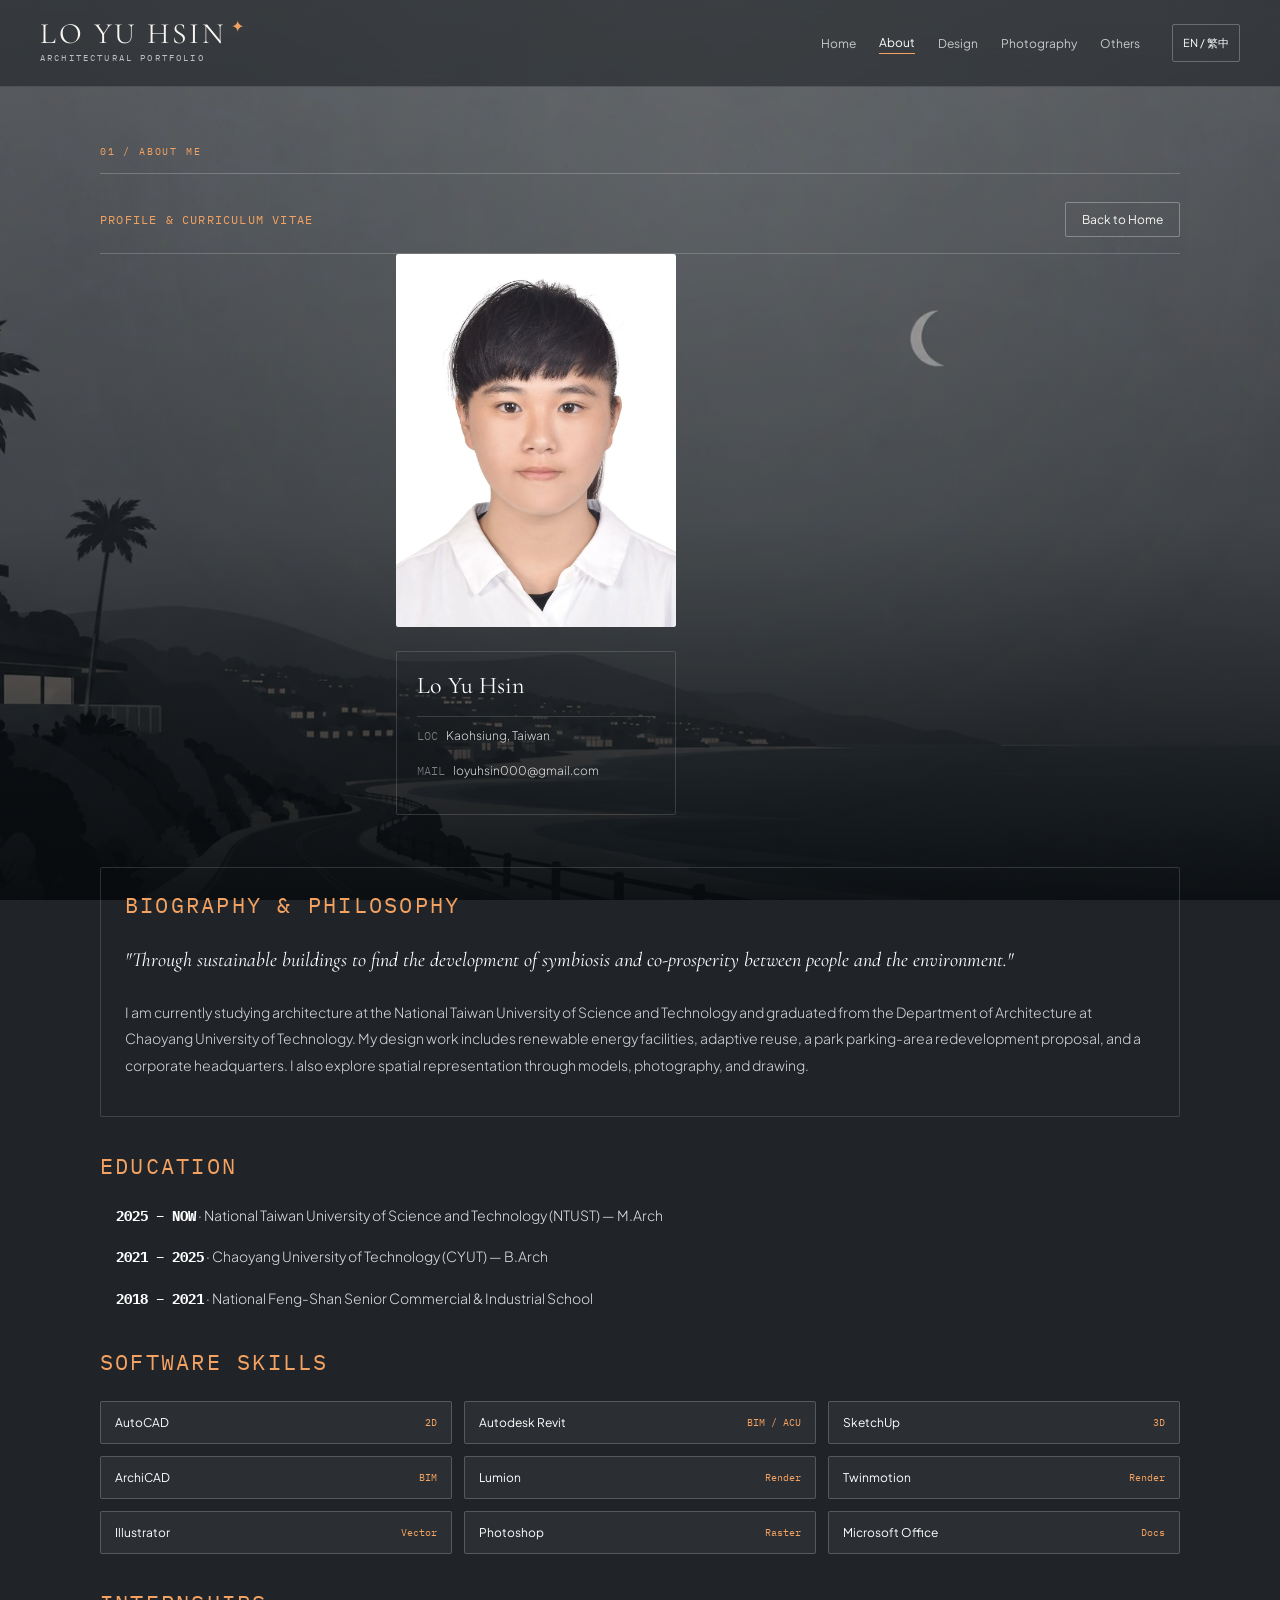
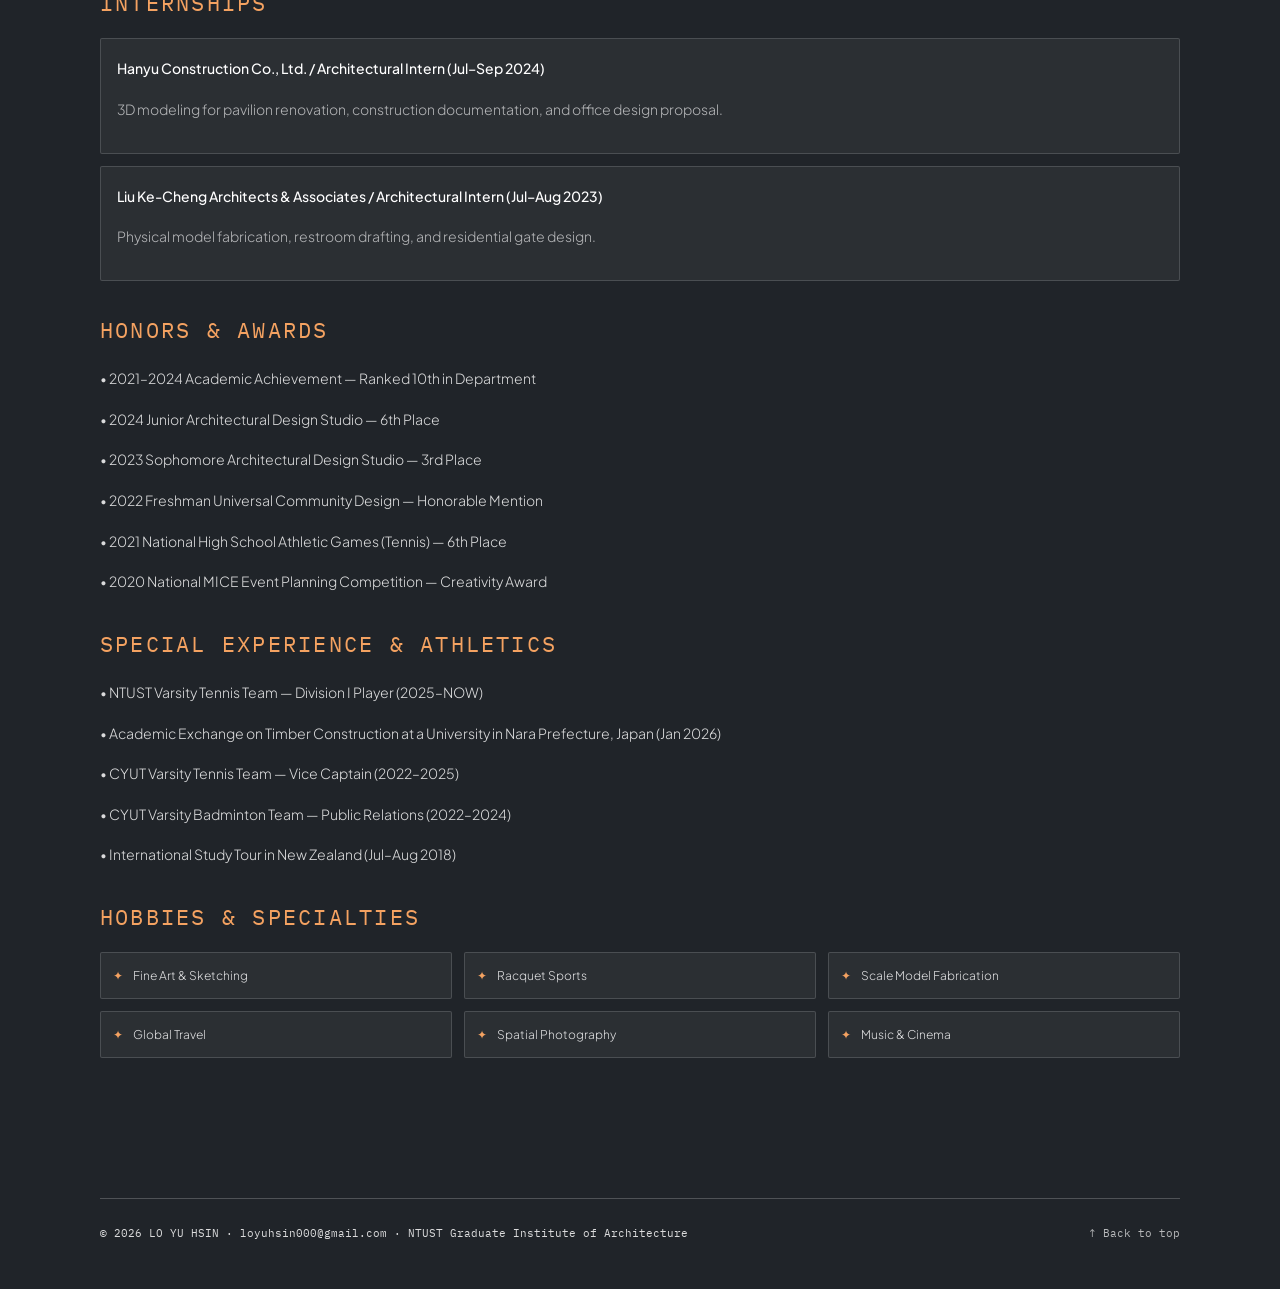
==== about.html @ 35180e69 "refactor: build nine-page portfolio with vanilla CSS" ====
<!DOCTYPE html>

<html lang="en"><head><meta charset="utf-8"/><meta content="width=device-width,initial-scale=1" name="viewport"/><meta content="Architecture portfolio" name="description"/><title>About Me — LO YU HSIN</title><link href="https://fonts.googleapis.com" rel="preconnect"/><link crossorigin="" href="https://fonts.gstatic.com" rel="preconnect"/><link href="https://fonts.googleapis.com/css2?family=Cormorant+Garamond:ital,wght@0,400;0,500;1,400&amp;family=DM+Serif+Display:ital@0;1&amp;family=Plus+Jakarta+Sans:wght@300;400;500;600&amp;family=IBM+Plex+Mono:wght@400;500&amp;display=swap" rel="stylesheet"/><link href="./css/style.css" rel="stylesheet"/><script defer="" src="./js/content.js"></script><script defer="" src="./js/language.js"></script><script defer="" src="./js/menu.js"></script></head><body data-page="about.html" id="top"><div aria-hidden="true" class="global-ambient"></div><header class="site-header"><div class="header-shell"><a aria-label="Home" class="brand" href="./index.html">LO YU HSIN<span class="brand-mark">✦</span><small>ARCHITECTURAL PORTFOLIO</small></a><button aria-controls="primary-navigation" aria-expanded="false" aria-label="Toggle menu" class="mobile-menu-toggle" type="button">☰</button><nav aria-label="Primary navigation" class="primary-nav" id="primary-navigation"><a class="nav-link" data-i18n="nav.home" href="./index.html">Home</a><a class="nav-link active" data-i18n="nav.about" href="./about.html">About</a><a class="nav-link" data-i18n="nav.design" href="./projects.html">Design</a><a class="nav-link" data-i18n="nav.photo" href="./photography.html">Photography</a><a class="nav-link" data-i18n="nav.other" href="./other.html">Others</a></nav><button aria-label="Switch language" class="lang-switch" type="button">EN / 繁中</button></div></header><main class="site-main" id="main-content"><div class="page-label">01 / ABOUT ME</div><div class="detail-about" id="view-about">
<div class="layout-010">
<span class="layout-011" data-i18n="view.about_header">PROFILE &amp; CURRICULUM VITAE</span>
<a class="layout-012" data-i18n="btn.back_home" href="./index.html" style="text-decoration:none;display:inline-block;">Back to Home</a>
</div>
<div class="layout-049">
<div class="layout-050">
<div class="ref-frame-left layout-051">
<div class="layout-052">
<img alt="羅鈺欣白底證件照 / Original portrait" class="layout-053" decoding="async" loading="lazy" src="./assets/images/about/portrait-01.webp"/>
</div>
</div>
<div class="layout-054">
<h1 class="layout-017" data-i18n="extra.48" id="about-identity-name">Lo Yu Hsin</h1>
<div class="layout-055">
<p><span class="layout-056">LOC</span><span data-i18n="extra.kaohsiung">Kaohsiung, Taiwan</span></p>
<p><span class="layout-056">MAIL</span>loyuhsin000@gmail.com</p>
</div>
</div>
</div>
<div class="layout-057">
<!-- 1. 個人自傳與理念 BIOGRAPHY -->
<div class="layout-058">
<h3 class="layout-059" data-i18n="cv.bio_title">BIOGRAPHY &amp; PHILOSOPHY</h3>
<p class="layout-060" data-i18n="cv.bio_quote">"Through sustainable buildings to find the development of symbiosis and co-prosperity between people and the environment."</p>
<p class="layout-061" data-i18n="about.desc">I am currently studying architecture at the National Taiwan University of Science and Technology and graduated from the Department of Architecture at Chaoyang University of Technology. My design work includes renewable energy facilities, adaptive reuse, a park parking-area redevelopment proposal, and a corporate headquarters. I also explore spatial representation through models, photography, and drawing.</p>
</div>
<!-- 2. 學歷背景 EDUCATION -->
<div class="layout-013">
<h3 class="layout-059" data-i18n="cv.edu_title">EDUCATION</h3>
<div class="layout-062">
<p><strong class="layout-063">2025 – NOW</strong> · <span data-i18n="cv.edu1_sch">National Taiwan University of Science and Technology (NTUST) — M.Arch</span></p>
<p><strong class="layout-063">2021 – 2025</strong> · <span data-i18n="cv.edu2_sch">Chaoyang University of Technology (CYUT) — B.Arch</span></p>
<p><strong class="layout-063">2018 – 2021</strong> · <span data-i18n="cv.edu3_sch">National Feng-Shan Senior Commercial &amp; Industrial School</span></p>
</div>
</div>
<!-- 3. 軟體 SOFTWARE SKILLS -->
<div class="layout-013">
<h3 class="layout-059" data-i18n="cv.soft_title">SOFTWARE SKILLS</h3>
<div class="layout-064">
<div class="layout-065"><span>AutoCAD</span><span class="layout-066">2D</span></div>
<div class="layout-065"><span>Autodesk Revit</span><span class="layout-066">BIM / ACU</span></div>
<div class="layout-065"><span>SketchUp</span><span class="layout-066">3D</span></div>
<div class="layout-065"><span>ArchiCAD</span><span class="layout-066">BIM</span></div>
<div class="layout-065"><span>Lumion</span><span class="layout-066">Render</span></div>
<div class="layout-065"><span>Twinmotion</span><span class="layout-066">Render</span></div>
<div class="layout-065"><span>Illustrator</span><span class="layout-066">Vector</span></div>
<div class="layout-065"><span>Photoshop</span><span class="layout-066">Raster</span></div>
<div class="layout-065"><span>Microsoft Office</span><span class="layout-066">Docs</span></div>
</div>
</div>
<!-- 4. 實習經歷 INTERNSHIPS -->
<div class="layout-013">
<h3 class="layout-059" data-i18n="cv.exp_title">INTERNSHIPS</h3>
<div class="layout-067">
<div class="layout-068">
<p class="layout-069" data-i18n="cv.exp1_co">Hanyu Construction Co., Ltd. / Architectural Intern (Jul–Sep 2024)</p>
<p class="layout-070" data-i18n="cv.exp1_desc">3D modeling for pavilion renovation, construction documentation, and office design proposal.</p>
</div>
<div class="layout-068">
<p class="layout-069" data-i18n="cv.exp2_co">Liu Ke-Cheng Architects &amp; Associates / Architectural Intern (Jul–Aug 2023)</p>
<p class="layout-070" data-i18n="cv.exp2_desc">Physical model fabrication, restroom drafting, and residential gate design.</p>
</div>
</div>
</div>
<!-- 5. 得獎榮譽 HONORS & AWARDS -->
<div class="layout-013">
<h3 class="layout-059" data-i18n="cv.awd_title">HONORS &amp; AWARDS</h3>
<div class="layout-071">
<p data-i18n="cv.awd1">• 2021–2024 Academic Achievement — Ranked 10th in Department</p>
<p data-i18n="cv.awd2">• 2024 Junior Architectural Design Studio — 6th Place</p>
<p data-i18n="cv.awd3">• 2023 Sophomore Architectural Design Studio — 3rd Place</p>
<p data-i18n="cv.awd4">• 2022 Freshman Universal Community Design — Honorable Mention</p>
<p data-i18n="cv.awd5">• 2021 National High School Athletic Games (Tennis) — 6th Place</p>
<p data-i18n="cv.awd6">• 2020 National MICE Event Planning Competition — Creativity Award</p>
</div>
</div>
<!-- 6. 特殊與校隊經歷 SPECIAL EXPERIENCE & ATHLETICS -->
<div class="layout-013">
<h3 class="layout-059" data-i18n="cv.ath_title">SPECIAL EXPERIENCE &amp; ATHLETICS</h3>
<div class="layout-071">
<p data-i18n="cv.ath1">• NTUST Varsity Tennis Team — Division I Player (2025–NOW)</p>
<p data-i18n="cv.nara">• Academic Exchange on Timber Construction at a University in Nara Prefecture, Japan (Jan 2026)</p>
<p data-i18n="cv.ath2">• CYUT Varsity Tennis Team — Vice Captain (2022–2025)</p>
<p data-i18n="cv.ath3">• CYUT Varsity Badminton Team — Public Relations (2022–2024)</p>
<p data-i18n="cv.ath4">• International Study Tour in New Zealand (Jul–Aug 2018)</p>
</div>
</div>
<!-- 7. 興趣與專長 HOBBIES & SPECIALTIES -->
<div class="layout-013">
<h3 class="layout-059" data-i18n="cv.hobby_title">HOBBIES &amp; SPECIALTIES</h3>
<div class="layout-072">
<div class="layout-073"><span class="layout-074">✦</span><span data-i18n="cv.hob1">Fine Art &amp; Sketching</span></div>
<div class="layout-073"><span class="layout-074">✦</span><span data-i18n="cv.hob2">Racquet Sports</span></div>
<div class="layout-073"><span class="layout-074">✦</span><span data-i18n="cv.hob3">Scale Model Fabrication</span></div>
<div class="layout-073"><span class="layout-074">✦</span><span data-i18n="cv.hob4">Global Travel</span></div>
<div class="layout-073"><span class="layout-074">✦</span><span data-i18n="cv.hob5">Spatial Photography</span></div>
<div class="layout-073"><span class="layout-074">✦</span><span data-i18n="cv.hob6">Music &amp; Cinema</span></div>
</div>
</div>
</div>
</div>
</div></main><footer class="site-footer"><p>© 2026 LO YU HSIN · <a href="mailto:loyuhsin000@gmail.com">loyuhsin000@gmail.com</a> · NTUST Graduate Institute of Architecture</p><a class="to-top" href="#top">↑ Back to top</a></footer></body></html>
---- css/style.css ----
:root{color-scheme:dark;--bg:#15191d;--bg2:#303235;--paper:#f6eee4;--muted:rgba(255,255,255,.68);--accent:#F4A261;--max:1080px}*{box-sizing:border-box}html{scroll-behavior:smooth}body{margin:0;background:linear-gradient(165deg,#343638 0%,#454649 42%,#191c23 100%);background-attachment:fixed;color:#f9f6f1;font-family:'Plus Jakarta Sans',sans-serif;font-size:15px;line-height:1.75;overflow-x:hidden}a{color:inherit;text-decoration:none}img{max-width:100%;height:auto}button{font:inherit}a:focus-visible,button:focus-visible{outline:2px solid var(--accent);outline-offset:4px}.global-ambient{position:fixed;inset:0;pointer-events:none;background:radial-gradient(ellipse at 55% 20%,rgba(169,173,174,.15),transparent 65%);z-index:-1}body::selection{background:#fff;color:#111}.site-header{position:relative;z-index:40;border-bottom:1px solid rgba(255,255,255,.13);background:rgba(22,25,29,.52);backdrop-filter:blur(16px)}.header-shell{width:min(100% - 48px,1200px);min-height:86px;margin:auto;display:flex;align-items:center;justify-content:space-between;gap:32px}.brand{font-family:'Cormorant Garamond',serif;font-size:1.85rem;letter-spacing:.085em;line-height:1;white-space:nowrap}.brand small{display:block;font:9px/2 'IBM Plex Mono',monospace;letter-spacing:.24em;color:var(--muted)}.brand-mark{color:var(--accent);font-size:16px;vertical-align:top;margin-left:5px}.primary-nav{display:flex;align-items:center;gap:clamp(11px,1.8vw,30px);margin-left:auto}.nav-link{font-size:12px;white-space:nowrap;color:rgba(255,255,255,.72);transition:color .2s}.nav-link:hover,.nav-link.active{color:#fff}.nav-link.active:after{content:'';display:block;border-bottom:1px solid var(--accent)}.lang-switch,.mobile-menu-toggle{border:1px solid rgba(255,255,255,.26);color:#fff;background:transparent;border-radius:2px;padding:8px 10px;cursor:pointer;white-space:nowrap;font-size:11px}.mobile-menu-toggle{display:none}.site-main{width:min(100% - 44px,var(--max));margin:0 auto;padding:56px 0 100px;min-height:65vh}.site-footer{width:min(100% - 44px,var(--max));margin:40px auto 20px;padding:26px 0;border-top:1px solid rgba(255,255,255,.21);color:var(--muted);display:flex;justify-content:space-between;gap:22px;flex-wrap:wrap;font:11px/1.6 'IBM Plex Mono',monospace}.site-footer p{margin:0}.site-footer a:hover{color:var(--accent)}h1,h2,h3,h4,p,figure{margin-top:0}h1,h2,h3,h4{font-weight:400}h1,h2,h3{font-family:'Cormorant Garamond',serif;line-height:1.16}h2{font-size:clamp(2.3rem,5vw,4.1rem)}h3{font-size:clamp(1.6rem,3vw,2.25rem)}p{color:rgba(255,255,255,.84)}.eyebrow,.page-label{display:block;font-family:'IBM Plex Mono',monospace;text-transform:uppercase;letter-spacing:.18em;font-size:10px;color:var(--accent)}.page-label{margin:0 0 28px;border-bottom:1px solid rgba(255,255,255,.22);padding-bottom:12px}.text-link{display:inline-block;font-size:12px;letter-spacing:.09em;border-bottom:1px solid rgba(255,255,255,.6);padding-bottom:5px;margin-top:16px;transition:border-color .2s}.text-link:hover{border-color:var(--accent);color:var(--accent)}.hero-section{text-align:center;min-height:calc(100svh - 145px);display:flex;flex-direction:column;justify-content:center;align-items:center;gap:12px;padding:10px 0 45px}.hero-art{position:relative;width:min(64vw,560px)}.hero-art>img{display:block;width:100%;height:auto;max-height:58vh;object-fit:contain;filter:drop-shadow(0 25px 28px rgba(0,0,0,.28))}.hero-wordmark{font-family:'DM Serif Display',Georgia,serif;font-style:italic;white-space:nowrap;line-height:1!important;font-size:clamp(3rem,9vw,8.5rem);letter-spacing:-.075em;color:var(--paper);text-shadow:0 6px 24px rgba(0,0,0,.4);margin:0}.star-inline{font-style:normal;color:var(--accent);font-size:.22em;vertical-align:top;margin:0 -.02em}.hero-kicker{font:10px/1.5 'IBM Plex Mono',monospace;letter-spacing:.15em;color:var(--muted);margin:12px 0 0}.hero-kicker span{color:var(--accent)}.hero-quote{font-family:'Cormorant Garamond',serif;font-size:clamp(1.3rem,3vw,1.9rem);margin:0}.hero-links{display:flex;justify-content:center;align-items:center;gap:18px;flex-wrap:wrap;margin-top:14px;padding:13px 20px;border:1px solid rgba(255,255,255,.3);border-radius:30px;background:rgba(255,255,255,.07);backdrop-filter:blur(12px)}.hero-links a{font:11px/1 'IBM Plex Mono',monospace;letter-spacing:.05em}.hero-links a:hover{color:var(--accent)}.feature{display:grid;grid-template-columns:1.1fr 1fr;gap:clamp(28px,7vw,95px);align-items:center;margin:80px 0 145px}.feature-copy{max-width:490px}.feature-copy h2{margin:12px 0}.feature-copy p{line-height:1.9}.feature-image{position:relative;display:block}.feature-image:before{content:'';position:absolute;z-index:0;inset:-15px 15px 15px -15px;border:1px solid rgba(255,255,255,.5)}.feature-image img{position:relative;z-index:1;width:100%;max-height:520px;object-fit:contain;display:block}.home-section{margin:100px 0 120px}.section-heading{display:flex;align-items:end;justify-content:space-between;border-bottom:1px solid rgba(255,255,255,.25);padding-bottom:22px;gap:20px}.section-heading h2{margin:8px 0 0}.home-project-grid{display:grid;grid-template-columns:repeat(2,minmax(0,1fr));gap:48px 35px;padding-top:36px}.project-tile{display:block}.project-tile>img{width:100%;aspect-ratio:4/3;object-fit:cover;border:1px solid rgba(255,255,255,.25);display:block}.project-tile h3{margin:10px 0;font-size:clamp(1.6rem,3vw,2.1rem)}.project-tile p{color:var(--muted);font-size:13px;margin-bottom:8px}.project-tile>div{padding-top:14px}.project-tile:hover h3{color:var(--paper)}.project-detail{max-width:1000px;margin:auto}.project-title{font-size:clamp(2.4rem,6vw,5rem);margin:10px 0 15px}.project-lead{font:clamp(1.2rem,2.5vw,1.8rem)/1.4 'Cormorant Garamond',serif;color:var(--muted);margin-bottom:30px}.project-cover{margin:0 0 36px}.project-cover img{width:100%;height:auto;max-height:730px;object-fit:contain;border:1px solid rgba(255,255,255,.18);background:rgba(0,0,0,.12)}.project-metadata{display:grid;grid-template-columns:repeat(3,1fr);gap:24px;padding:26px 0;border-top:1px solid #ffffff30;border-bottom:1px solid #ffffff30}.project-attribute p{font-size:12px;line-height:1.7;margin:8px 0}.project-story{max-width:840px;padding:44px 0 35px}.project-story h2{font-size:2.15rem}.project-story p{line-height:2}.project-pagination{border-top:1px solid #ffffff40;display:flex;justify-content:space-between;gap:16px;padding-top:20px;font:12px 'IBM Plex Mono',monospace;flex-wrap:wrap}.project-pagination a:hover{color:var(--accent)}.thesis-gallery{padding:24px 0 65px}.thesis-gallery h3{color:var(--accent)}.thesis-gallery img{width:100%;height:auto;object-fit:contain}.thesis-gallery figure{margin:35px 0}.thesis-gallery figcaption{font-size:12px;color:var(--muted)}.thesis-gallery a{cursor:zoom-in}.projects-overview{padding-top:10px}.projects-overview>div:nth-child(2){margin-bottom:32px}.projects-overview>div:nth-child(3){display:flex;flex-direction:column;gap:70px}.projects-overview img{width:100%;height:auto;object-fit:contain}.projects-overview h2{margin:0 0 15px}.photography-gallery,.other-collection,.extra-section{margin-top:10px}.photography-gallery>div:nth-child(3){display:grid;grid-template-columns:repeat(3,minmax(0,1fr));gap:35px 22px}.photography-gallery img,.other-collection img,.extra-section img{width:100%;height:auto;object-fit:contain}.photography-gallery figure,.other-collection figure,.extra-section figure{margin:0}.photography-gallery figcaption,.other-collection figcaption,.extra-section figcaption{font:12px/1.6 'Plus Jakarta Sans',sans-serif;color:var(--muted);margin-top:9px}.other-collection>section{margin-top:60px}.other-collection .works-ratio-row{display:grid;grid-template-columns:repeat(3,minmax(0,1fr));gap:24px;align-items:start;margin-bottom:35px}.other-collection .works-photo-frame{height:auto}.other-collection .works-photo-frame img{width:100%;height:auto;object-fit:contain}.extra-section{border-top:1px solid #ffffff3a;margin-top:85px;padding-top:65px}.extra-section .travel-places{display:grid;grid-template-columns:repeat(4,1fr);gap:13px}.extra-section #sports-photo-gallery{display:grid;grid-template-columns:repeat(3,1fr);gap:22px}.extra-section #sports-photo-gallery .sports-photo-group{grid-column:1/-1;max-width:470px;margin:auto}.detail-about>div:nth-child(2){display:grid;grid-template-columns:4fr 8fr;gap:52px}.detail-about h2{font-size:2.5rem}.detail-about h3{font-size:1.4rem}.detail-about img{width:100%;height:auto;object-fit:contain}.detail-about p{line-height:1.9}.detail-about [class*=border-]{border-color:#ffffff32}.detail-about button{cursor:pointer}.page-view.hidden{display:block}
@media(max-width:980px){.header-shell{gap:16px}.brand{font-size:1.55rem}.primary-nav{gap:12px}.nav-link{font-size:10px}.site-main{padding-top:38px}.feature{gap:28px}.photography-gallery>div:nth-child(3){grid-template-columns:repeat(2,1fr)}.extra-section .travel-places{grid-template-columns:repeat(3,1fr)}}
@media(max-width:720px){.header-shell{min-height:76px;width:calc(100% - 34px);flex-wrap:wrap}.mobile-menu-toggle{display:block;margin-left:auto}.primary-nav{display:none;width:100%;order:4;flex-direction:column;align-items:start;gap:15px;padding:7px 0 20px}.primary-nav.open{display:flex}.nav-link{font-size:13px}.lang-switch{padding:6px}.site-main{width:calc(100% - 34px);padding-top:24px}.hero-section{min-height:75vh}.hero-art{width:min(92vw,500px)}.hero-kicker{font-size:9px}.hero-links{gap:12px;padding:12px}.feature,.feature-about{grid-template-columns:1fr;margin:65px 0 85px}.feature .feature-image{max-width:560px;width:calc(100% - 20px);margin:20px 0 0 15px}.home-project-grid{grid-template-columns:1fr;gap:48px}.section-heading{align-items:start}.project-metadata{grid-template-columns:1fr;gap:13px}.detail-about>div:nth-child(2){grid-template-columns:1fr;gap:24px}.photography-gallery>div:nth-child(3){grid-template-columns:repeat(2,1fr);gap:20px 12px}.other-collection .works-ratio-row{grid-template-columns:repeat(2,minmax(0,1fr))}.extra-section .travel-places{grid-template-columns:repeat(2,minmax(0,1fr));gap:10px}.extra-section #sports-photo-gallery{gap:8px}.site-footer{font-size:10px}.project-title{font-size:2.6rem}}
@media(max-width:450px){.brand{font-size:1.3rem}.hero-wordmark{font-size:clamp(3rem,13vw,4.5rem)}.hero-art{width:95vw}.hero-quote{font-size:1.3rem}.photography-gallery>div:nth-child(3),.other-collection .works-ratio-row{grid-template-columns:1fr}.section-heading h2{font-size:2.45rem}.feature-copy h2{font-size:3rem}.extra-section .travel-places{grid-template-columns:1fr}}
@media(prefers-reduced-motion:reduce){html{scroll-behavior:auto}*,*:before,*:after{animation-duration:.01ms!important;transition-duration:.01ms!important}}

/* Original project-specific CSS compiled from the newest submission into regular CSS. */
.layout-001{margin-top:1.25rem}.layout-001>:not([hidden])~:not([hidden]){margin-top:1.25rem;}
.layout-002>:not([hidden])~:not([hidden]){margin-top:.5rem;}
.layout-003{font-size:1.125rem;color:#fff;font-weight:500}
.layout-004{font-size:.875rem;color:rgba(255,255,255,0.75)}
@media(min-width:640px){.layout-004{font-size:1rem}}
.layout-005{font-family:"Cormorant Garamond",Georgia,serif;font-size:1.5rem;color:#fff}
@media(min-width:640px){.layout-005{font-size:1.875rem}}
.layout-006{font-size:.875rem;color:rgba(255,255,255,0.7);line-height:1.625}
.layout-007{display:block;width:100%;text-align:left}
.layout-008{width:100%;height:auto}
.layout-009{font-size:.75rem;color:rgba(255,255,255,0.6)}
.layout-010{display:flex;align-items:center;justify-content:space-between;border-bottom:1px solid;border-color:rgba(255,255,255,0.2);padding-bottom:1rem}
.layout-011{font-family:"IBM Plex Mono",monospace;font-size:.75rem;letter-spacing:.1em;color:#F4A261;text-transform:uppercase}
.layout-012{font-size:.75rem;border-width:1px;border-style:solid;border-color:rgba(255,255,255,0.3);padding-left:1rem;padding-right:1rem;padding-top:.375rem;padding-bottom:.375rem;border-radius:.125rem;transition:all .25s ease}
.layout-012:hover{background:#fff;color:#080A0F}
.layout-013>:not([hidden])~:not([hidden]){margin-top:.75rem;}
.layout-014{font-family:"Cormorant Garamond",Georgia,serif;font-size:1.875rem;color:#fff}
@media(min-width:640px){.layout-014{font-size:2.25rem}}
.layout-015{font-size:.75rem;color:rgba(255,255,255,0.75);font-weight:300;max-width:42rem}
@media(min-width:640px){.layout-015{font-size:.875rem}}
.layout-016>:not([hidden])~:not([hidden]){margin-top:1.25rem;}
.layout-017{font-family:"Cormorant Garamond",Georgia,serif;font-size:1.5rem;color:#fff}
.layout-018>:not([hidden])~:not([hidden]){margin-top:0;}
.layout-019{display:block;width:100%;height:auto;border-radius:.125rem}
.layout-020{font-size:.75rem;color:rgba(255,255,255,0.65);letter-spacing:.025em}
.layout-021>:not([hidden])~:not([hidden]){margin-top:1rem;}
.layout-022{font-size:.875rem;color:rgba(255,255,255,0.7)}
.layout-023{display:grid;grid-template-columns:repeat(1,minmax(0,1fr));gap:1.25rem}
@media(min-width:1024px){.layout-023{grid-template-columns:repeat(2,minmax(0,1fr))}}
.layout-024{border-radius:.125rem;border-width:1px;border-style:solid;border-color:rgba(255,255,255,0.15);padding:1.25rem}.layout-024>:not([hidden])~:not([hidden]){margin-top:1rem;}
@media(min-width:640px){.layout-024{padding:1.75rem}}
.layout-025{padding-top:.75rem;padding-bottom:.75rem;border-bottom:1px solid;border-color:rgba(255,255,255,0.1);font-size:.875rem;color:rgba(255,255,255,0.85);line-height:1.625}
.layout-026{border-color:#F4A261;padding-left:1rem;font-size:.875rem;color:rgba(255,255,255,0.75);line-height:1.625;margin-bottom:2.5rem}
.layout-027{font-size:.75rem;color:rgba(255,255,255,0.85)}
@media(min-width:640px){.layout-027{font-size:.875rem}}
.layout-028{padding-top:1.25rem;padding-bottom:1.25rem;padding-left:1.5rem;padding-right:1.5rem;border-width:1px;border-style:solid;border-color:rgba(255,255,255,0.2);background-color:rgba(255,255,255,0.05);border-radius:.125rem;width:100%;margin-top:1.25rem}
@media(min-width:640px){.layout-028{padding-top:1.5rem;padding-bottom:1.5rem;padding-left:2rem;padding-right:2rem}}
.layout-029{font-size:.875rem;color:rgba(255,255,255,0.85);line-height:1.625}
@media(min-width:640px){.layout-029{font-size:1rem}}
.layout-030{display:grid;grid-template-columns:repeat(2,minmax(0,1fr));gap:.75rem}
@media(min-width:640px){.layout-030{grid-template-columns:repeat(3,minmax(0,1fr))}}
@media(min-width:1024px){.layout-030{grid-template-columns:repeat(4,minmax(0,1fr))}}
.layout-031{display:flex;align-items:center;gap:.5rem;border-radius:.125rem;border-width:1px;border-style:solid;border-color:rgba(255,255,255,0.15);background-color:rgba(255,255,255,0.05);padding-left:.75rem;padding-right:.75rem;padding-top:.5rem;padding-bottom:.5rem;font-size:.875rem;color:rgba(255,255,255,0.9)}
.layout-032{font-size:1.125rem;flex-shrink:0}
.layout-033{display:flex;flex-direction:column;min-width:0;gap:.125rem}
.layout-034{font-size:10px;color:rgba(255,255,255,0.55);letter-spacing:.025em;line-height:1.25}
.layout-035>:not([hidden])~:not([hidden]){margin-top:4rem;}
.layout-036{cursor:pointer;border-width:1px;border-style:solid;border-color:rgba(255,255,255,0.25);transition:all .25s ease;padding:1.5rem;border-radius:.125rem}.layout-036>:not([hidden])~:not([hidden]){margin-top:1.5rem;}
.layout-036:hover{border-color:rgba(255,255,255,0.85)}
@media(min-width:640px){.layout-036{padding:2.5rem}}
.layout-037{display:flex;flex-wrap;align-items:center;justify-content:space-between;gap:.5rem;border-bottom:1px solid;border-color:rgba(255,255,255,0.15);padding-bottom:1rem}
.layout-038{font-family:"IBM Plex Mono",monospace;font-size:.75rem;letter-spacing:0.2em;color:#F4A261;text-transform:uppercase}
.layout-039{font-family:"IBM Plex Mono",monospace;font-size:.75rem;color:rgba(255,255,255,0.5)}
.layout-040{width:100%;overflow:hidden;border-radius:.125rem;border-width:1px;border-style:solid;border-color:rgba(255,255,255,0.1)}
.layout-041{width:100%;height:auto;object-fit:contain;transition:transform .25s ease}
.layout-042{padding-top:.5rem}.layout-042>:not([hidden])~:not([hidden]){margin-top:.75rem;}
.layout-043{font-family:"Cormorant Garamond",Georgia,serif;font-size:1.875rem;color:#fff;color:#F4A261;transition:color .2s,background-color .2s,border-color .2s}
@media(min-width:640px){.layout-043{font-size:2.25rem}}
.layout-044{font-size:.75rem;color:rgba(255,255,255,0.8);font-weight:300;line-height:1.625;max-width:56rem}
@media(min-width:640px){.layout-044{font-size:1rem}}
.layout-045{padding-top:.5rem}
.layout-046{display:inline-block;background:#fff;color:#080A0F;font-size:.75rem;font-weight:500;padding-left:1.5rem;padding-right:1.5rem;padding-top:.625rem;padding-bottom:.625rem;border-radius:.125rem;background-color:#F4A261;transition:color .2s,background-color .2s,border-color .2s}
.layout-047{aspect-ratio:16/9;width:100%;overflow:hidden;background:#11151C;border-radius:.125rem;border-width:1px;border-style:solid;border-color:rgba(255,255,255,0.1)}
.layout-048{width:100%;height:100%;object-fit:cover;transition:transform .25s ease}
.layout-049{display:grid;grid-template-columns:repeat(12,minmax(0,1fr));gap:2rem;align-items:flex-start}
@media(min-width:640px){.layout-049{gap:3rem}}
.layout-050{grid-column:span 12/span 12;display:flex;flex-direction:column;align-items:center}.layout-050>:not([hidden])~:not([hidden]){margin-top:1.5rem;}
@media(min-width:768px){.layout-050{grid-column:span 4/span 4}}
.layout-051{width:100%;max-width:280px}
.layout-052{aspect-ratio:3/4;overflow:hidden;background:#11151C;border-radius:.125rem}
.layout-053{width:100%;height:100%;object-fit:cover}
.layout-054{width:100%;max-width:280px;padding:1.25rem;border-width:1px;border-style:solid;border-color:rgba(255,255,255,0.15);border-radius:.125rem}.layout-054>:not([hidden])~:not([hidden]){margin-top:.75rem;}
.layout-055{font-size:.75rem;color:rgba(255,255,255,0.8);padding-top:.5rem;border-top:1px solid;border-color:rgba(255,255,255,0.15);font-weight:300}.layout-055>:not([hidden])~:not([hidden]){margin-top:.375rem;}
.layout-056{color:rgba(255,255,255,0.45);font-family:"IBM Plex Mono",monospace;text-transform:uppercase;margin-right:.5rem}
.layout-057{grid-column:span 12/span 12}.layout-057>:not([hidden])~:not([hidden]){margin-top:2.25rem;}
@media(min-width:768px){.layout-057{grid-column:span 8/span 8}}
.layout-058{padding:1.5rem;border-width:1px;border-style:solid;border-color:rgba(255,255,255,0.15);border-radius:.125rem}.layout-058>:not([hidden])~:not([hidden]){margin-top:.75rem;}
.layout-059{font-size:.75rem;font-family:"IBM Plex Mono",monospace;letter-spacing:.1em;color:#F4A261;text-transform:uppercase}
.layout-060{font-family:"Cormorant Garamond",Georgia,serif;font-size:1.125rem;color:#fff;font-style:italic}
@media(min-width:640px){.layout-060{font-size:1.25rem}}
.layout-061{font-size:.75rem;color:rgba(255,255,255,0.8);line-height:1.625;font-weight:300}
@media(min-width:640px){.layout-061{font-size:.875rem}}
.layout-062{font-size:.75rem;color:rgba(255,255,255,0.85);font-weight:300;padding-left:1rem}.layout-062>:not([hidden])~:not([hidden]){margin-top:.625rem;}
@media(min-width:640px){.layout-062{font-size:.875rem}}
.layout-063{color:#fff;font-family:"IBM Plex Mono",monospace}
.layout-064{display:grid;grid-template-columns:repeat(2,minmax(0,1fr));gap:.75rem;padding-top:.25rem}
@media(min-width:640px){.layout-064{grid-template-columns:repeat(3,minmax(0,1fr))}}
.layout-065{padding-left:.875rem;padding-right:.875rem;padding-top:.625rem;padding-bottom:.625rem;border-width:1px;border-style:solid;border-color:rgba(255,255,255,0.2);background-color:rgba(255,255,255,0.05);border-radius:.125rem;display:flex;align-items:center;justify-content:space-between;font-size:.75rem;color:#fff}
.layout-066{font-size:10px;font-family:"IBM Plex Mono",monospace;color:#F4A261}
.layout-067{font-size:.75rem;color:rgba(255,255,255,0.8);font-weight:300}.layout-067>:not([hidden])~:not([hidden]){margin-top:.75rem;}
@media(min-width:640px){.layout-067{font-size:.875rem}}
.layout-068{padding:1rem;border-width:1px;border-style:solid;border-color:rgba(255,255,255,0.15);background-color:rgba(255,255,255,0.05);border-radius:.125rem}
.layout-069{font-weight:500;color:#fff}
.layout-070{color:rgba(255,255,255,0.65);margin-top:.25rem}
.layout-071{font-size:.75rem;color:rgba(255,255,255,0.8);font-weight:300}.layout-071>:not([hidden])~:not([hidden]){margin-top:.375rem;}
@media(min-width:640px){.layout-071{font-size:.875rem}}
.layout-072{display:grid;grid-template-columns:repeat(2,minmax(0,1fr));gap:.75rem;font-size:.75rem;color:rgba(255,255,255,0.85);font-weight:300}
@media(min-width:640px){.layout-072{grid-template-columns:repeat(3,minmax(0,1fr))}}
.layout-073{padding:.75rem;border-width:1px;border-style:solid;border-color:rgba(255,255,255,0.15);background-color:rgba(255,255,255,0.05);border-radius:.125rem;display:flex;align-items:center;gap:.625rem}
.layout-074{color:#F4A261}
.layout-075{display:grid;grid-template-columns:repeat(1,minmax(0,1fr));column-gap:1.5rem;row-gap:2.5rem;align-items:flex-start}
@media(min-width:640px){.layout-075{grid-template-columns:repeat(2,minmax(0,1fr))}}
@media(min-width:1024px){.layout-075{grid-template-columns:repeat(3,minmax(0,1fr))}}
.layout-076{font-size:.75rem;letter-spacing:.025em;color:rgba(255,255,255,0.8);line-height:1.625}

#section-models,#section-paintings,#sports,#travel{scroll-margin-top:90px}
#thesis-gallery .thesis-drawing img{display:block;width:100%;height:auto;object-fit:contain;background:transparent;border:1px solid rgba(255,255,255,.18)}
#thesis-gallery .thesis-heading{color:#F4A261;font:12px/1.5 "IBM Plex Mono",monospace;letter-spacing:.15em;border-bottom:1px solid #ffffff30;padding:10px 0}
#sports-photo-gallery .sports-uniform-item{min-width:0}
#sports-photo-gallery .sports-collage-photo{object-fit:contain;height:auto;max-height:390px}
#sports-photo-gallery .sports-photo-group{max-width:470px;margin:24px auto}
#sports-photo-gallery .sports-uniform-item figcaption{text-align:center}
@media(min-width:721px){#section-models .works-ratio-row,#section-paintings .works-ratio-row{display:grid;grid-template-columns:repeat(3, minmax(0,1fr));gap:24px}}

/* Retain the newest source portfolio’s night-coast illustration behind the editorial layout. */
body::before{content:"";position:fixed;inset:0;z-index:-2;pointer-events:none;background-image:linear-gradient(to bottom,rgba(20,24,27,.10) 0%,rgba(25,28,32,.22) 45%,rgba(11,14,18,.95) 100%),url("../assets/images/hero/background-01.webp");background-position:center top;background-repeat:no-repeat;background-size:cover;opacity:.8}body{background-color:#202429;}

/* Stable cross-browser atmospheric background from latest user submission. */
body{background-image:linear-gradient(180deg,rgba(15,19,23,.16),rgba(15,19,23,.46) 58%,rgba(7,11,14,.94)),url("../assets/images/hero/background-01.webp");background-position:center top;background-repeat:no-repeat;background-size:cover;background-attachment:fixed}body::before{display:none}
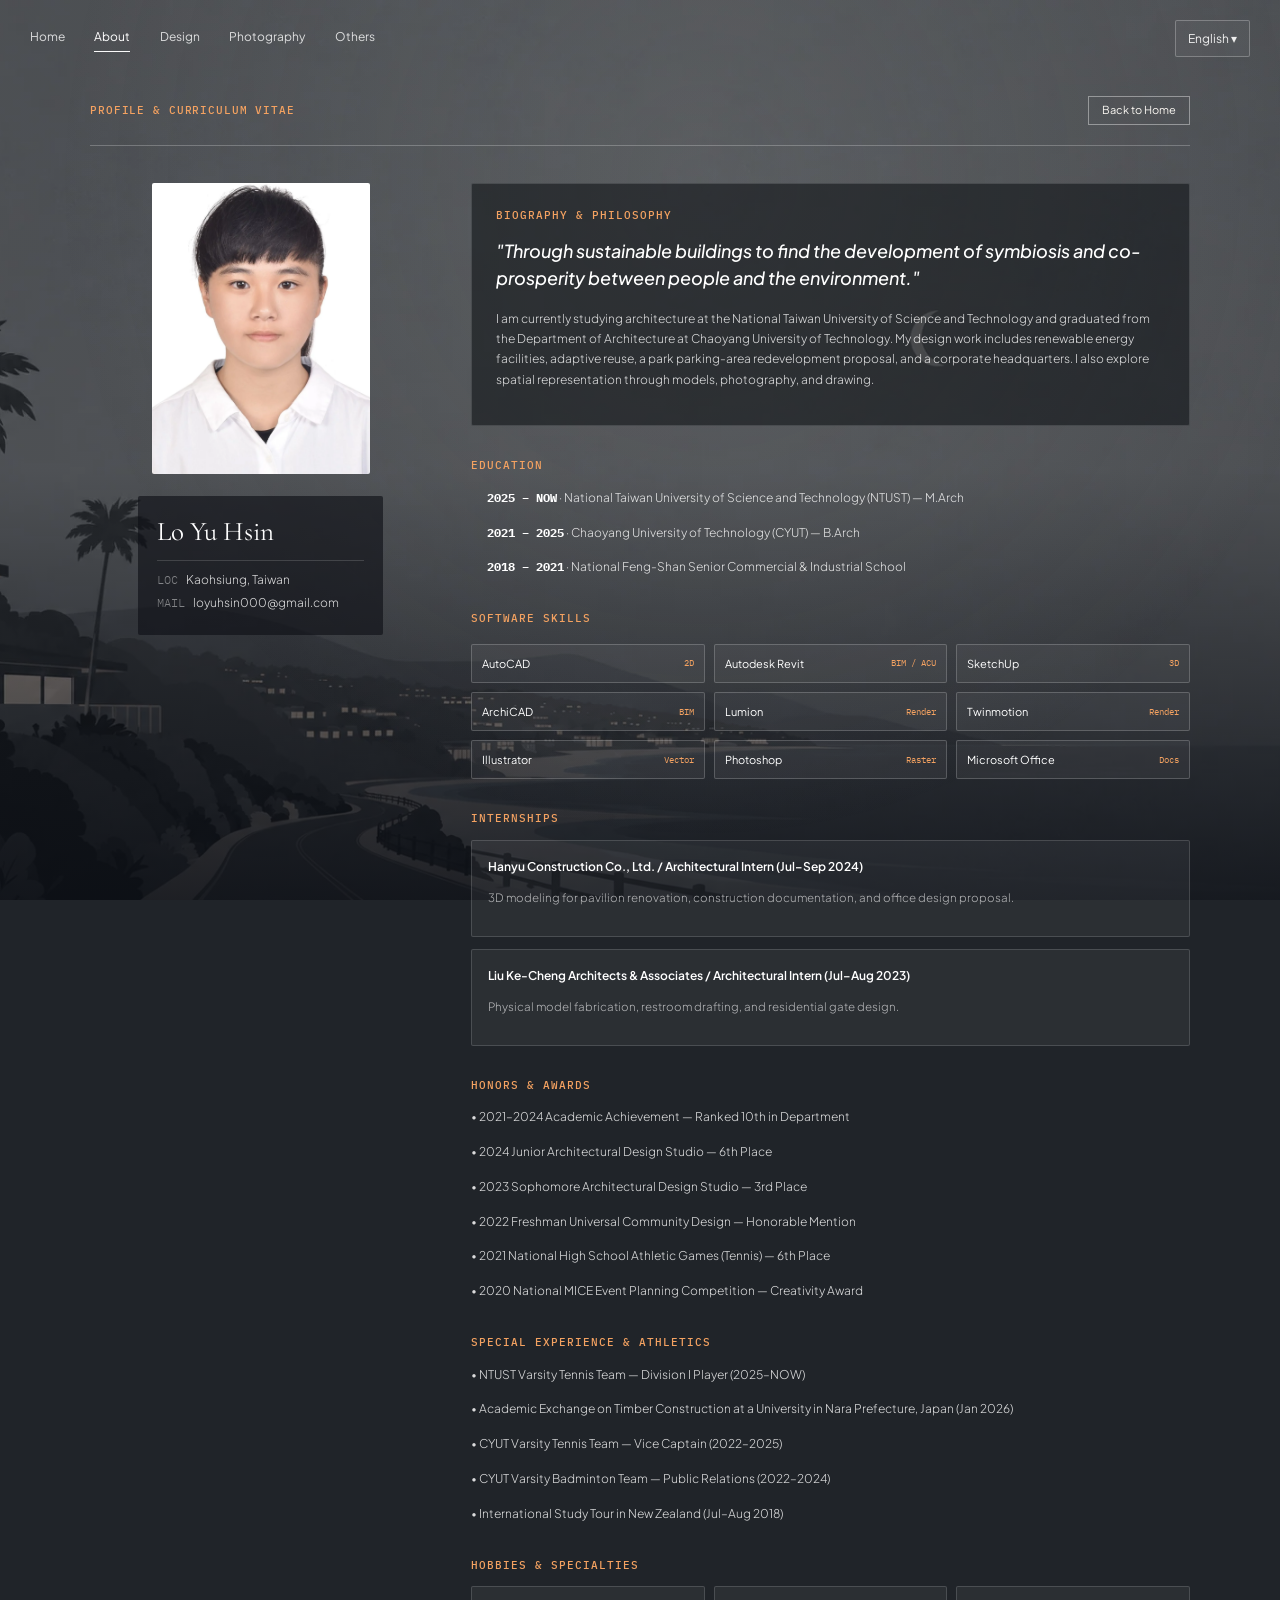
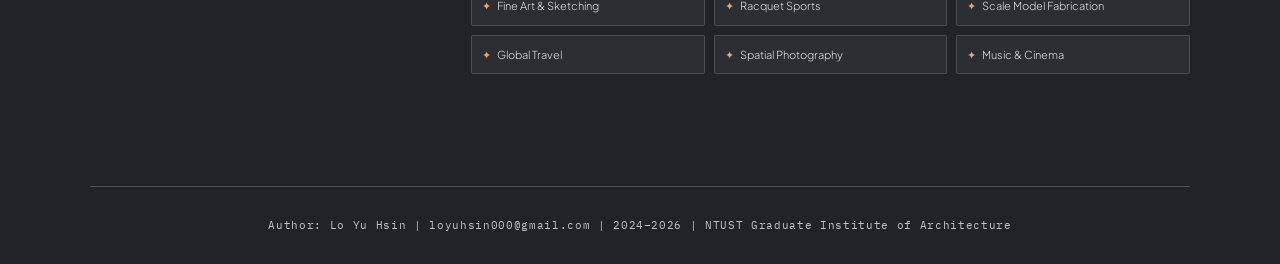
==== commit e8002aaf: "Plain CSS, Multi-page Navigation" ====
--- a/about.html
+++ b/about.html
@@ -1,9 +1,9 @@
 <!DOCTYPE html>
 
-<html lang="en"><head><meta charset="utf-8"/><meta content="width=device-width,initial-scale=1" name="viewport"/><meta content="Architecture portfolio" name="description"/><title>About Me — LO YU HSIN</title><link href="https://fonts.googleapis.com" rel="preconnect"/><link crossorigin="" href="https://fonts.gstatic.com" rel="preconnect"/><link href="https://fonts.googleapis.com/css2?family=Cormorant+Garamond:ital,wght@0,400;0,500;1,400&amp;family=DM+Serif+Display:ital@0;1&amp;family=Plus+Jakarta+Sans:wght@300;400;500;600&amp;family=IBM+Plex+Mono:wght@400;500&amp;display=swap" rel="stylesheet"/><link href="./css/style.css" rel="stylesheet"/><script defer="" src="./js/content.js"></script><script defer="" src="./js/language.js"></script><script defer="" src="./js/menu.js"></script></head><body data-page="about.html" id="top"><div aria-hidden="true" class="global-ambient"></div><header class="site-header"><div class="header-shell"><a aria-label="Home" class="brand" href="./index.html">LO YU HSIN<span class="brand-mark">✦</span><small>ARCHITECTURAL PORTFOLIO</small></a><button aria-controls="primary-navigation" aria-expanded="false" aria-label="Toggle menu" class="mobile-menu-toggle" type="button">☰</button><nav aria-label="Primary navigation" class="primary-nav" id="primary-navigation"><a class="nav-link" data-i18n="nav.home" href="./index.html">Home</a><a class="nav-link active" data-i18n="nav.about" href="./about.html">About</a><a class="nav-link" data-i18n="nav.design" href="./projects.html">Design</a><a class="nav-link" data-i18n="nav.photo" href="./photography.html">Photography</a><a class="nav-link" data-i18n="nav.other" href="./other.html">Others</a></nav><button aria-label="Switch language" class="lang-switch" type="button">EN / 繁中</button></div></header><main class="site-main" id="main-content"><div class="page-label">01 / ABOUT ME</div><div class="detail-about" id="view-about">
-<div class="layout-010">
-<span class="layout-011" data-i18n="view.about_header">PROFILE &amp; CURRICULUM VITAE</span>
-<a class="layout-012" data-i18n="btn.back_home" href="./index.html" style="text-decoration:none;display:inline-block;">Back to Home</a>
+<html lang="en"><head><meta charset="utf-8"/><meta content="width=device-width,initial-scale=1" name="viewport"/><meta content="Architecture portfolio" name="description"/><title>About Me — LO YU HSIN</title><link href="https://fonts.googleapis.com" rel="preconnect"/><link crossorigin="" href="https://fonts.gstatic.com" rel="preconnect"/><link href="https://fonts.googleapis.com/css2?family=Cormorant+Garamond:ital,wght@0,400;0,500;0,600;1,400;1,500&amp;family=Noto+Serif+TC:wght@400;500;600&amp;family=DM+Serif+Display:ital@0;1&amp;family=Plus+Jakarta+Sans:wght@300;400;500;600&amp;family=IBM+Plex+Mono:wght@400;500&amp;display=swap" rel="stylesheet"/><link href="./css/style.css" rel="stylesheet"/><script defer="" src="./js/content.js"></script><script defer="" src="./js/language.js"></script><script defer="" src="./js/menu.js"></script><script defer="" src="./js/image-guard.js"></script></head><body class="site-v4" data-page="about.html" id="top"><div aria-hidden="true" class="global-ambient"></div><header class="site-header"><div class="header-shell"><button aria-controls="primary-navigation" aria-expanded="false" aria-label="Toggle menu" class="mobile-menu-toggle" type="button">☰</button><nav aria-label="Primary navigation" class="primary-nav" id="primary-navigation"><a class="nav-link" data-i18n="nav.home" href="./index.html">Home</a><a class="nav-link active" data-i18n="nav.about" href="./about.html">About</a><a class="nav-link" data-i18n="nav.design" href="./projects.html">Design</a><a class="nav-link" data-i18n="nav.photo" href="./photography.html">Photography</a><a class="nav-link" data-i18n="nav.other" href="./other.html">Others</a></nav><button aria-label="Choose language" class="lang-switch" type="button">English ▾</button></div></header><main class="site-main detail-page-main" id="main-content"><div class="detail-about" id="view-about">
+<div class="inner-page-bar">
+<span class="inner-eyebrow" data-i18n="view.about_header">PROFILE &amp; CURRICULUM VITAE</span>
+<a class="small-outline-button" data-i18n="btn.back_home" href="./index.html" style="text-decoration:none;display:inline-block;">Back to Home</a>
 </div>
 <div class="layout-049">
 <div class="layout-050">
@@ -102,4 +102,4 @@
 </div>
 </div>
 </div>
-</div></main><footer class="site-footer"><p>© 2026 LO YU HSIN · <a href="mailto:loyuhsin000@gmail.com">loyuhsin000@gmail.com</a> · NTUST Graduate Institute of Architecture</p><a class="to-top" href="#top">↑ Back to top</a></footer></body></html>+</div></main><footer class="site-footer"><p><span data-i18n="footer.authorlabel">Author: </span><span data-i18n="extra.author">Lo Yu Hsin</span>  |  <a href="mailto:loyuhsin000@gmail.com">loyuhsin000@gmail.com</a>  |  2024–2026  |  <span data-i18n="footer.school">NTUST Graduate Institute of Architecture</span></p></footer></body></html>
--- a/css/style.css
+++ b/css/style.css
@@ -125,3 +125,339 @@
 
 /* Stable cross-browser atmospheric background from latest user submission. */
 body{background-image:linear-gradient(180deg,rgba(15,19,23,.16),rgba(15,19,23,.46) 58%,rgba(7,11,14,.94)),url("../assets/images/hero/background-01.webp");background-position:center top;background-repeat:no-repeat;background-size:cover;background-attachment:fixed}body::before{display:none}
+
+
+/* Homepage V3 — editorial composition based on the user's October 2026 reference screenshots. */
+.home-v3{--ed-max:820px;background-image:linear-gradient(180deg,rgba(22,24,28,.28),rgba(14,17,20,.58) 65%,rgba(6,9,13,.93)),url('../assets/images/hero/background-01.webp');background-position:center top;background-size:cover;background-attachment:fixed}
+.home-v3 .site-header{border:0;background:transparent;backdrop-filter:none}
+.home-v3 .header-shell{max-width:1000px;min-height:78px;padding-top:12px}
+.home-v3 .primary-nav{margin:0;gap:30px}
+.home-v3 .lang-switch{margin-left:auto;min-width:104px;text-align:center;letter-spacing:.03em;background:rgba(255,255,255,.035)}
+.home-v3 .nav-link{font-size:12px}
+.home-v3 .nav-link.active:after{display:none}
+.home-v3 .home-editorial{width:min(calc(100% - 48px),var(--ed-max));margin-inline:auto}
+.home-v3 .ed-hero{min-height:calc(100svh - 78px);display:flex;align-items:center;justify-content:center;flex-direction:column;text-align:center;padding:50px 0 55px}
+.home-v3 .ed-hero-art{width:clamp(260px,38vw,410px);height:auto;max-height:44svh;object-fit:contain;filter:drop-shadow(0 16px 25px rgba(0,0,0,.08));display:block;margin:0 auto -18px}
+.home-v3 .ed-wordmark{font-family:'DM Serif Display',Georgia,serif;font-style:italic;font-size:clamp(76px,10vw,133px);letter-spacing:-.07em;line-height:1;position:relative;color:#f6eee4;text-shadow:0 4px 15px rgba(0,0,0,.2);margin:0 0 20px}
+.home-v3 .ed-wordstar{position:absolute;color:#F4A261;font:18px Georgia,serif;top:-7px;left:61%;transform:rotate(18deg)}
+.home-v3 .ed-identity{font:11px/1.7 'IBM Plex Mono',monospace;letter-spacing:.2em;color:#f5ede6;margin:0 0 6px;display:flex;align-items:center;gap:14px;justify-content:center;flex-wrap:wrap}
+.home-v3 .ed-identity b{font-size:11px;color:#F4A261;font-weight:400}
+.home-v3 .ed-statement{font-size:12px;color:rgba(255,255,255,.66);letter-spacing:.08em;line-height:1.7;margin:0 0 22px;max-width:640px}
+.home-v3 .ed-hero-links{display:grid;grid-template-columns:repeat(3,minmax(0,1fr));width:min(100%,770px);border:1px solid rgba(255,255,255,.19);background:rgba(27,31,36,.36);backdrop-filter:blur(7px);padding:0;margin-top:0;min-height:59px;align-items:center}
+.home-v3 .ed-hero-links a{font:13px/1.2 'Plus Jakarta Sans',sans-serif;color:rgba(255,255,255,.78);padding:13px 10px;display:flex;align-items:center;justify-content:center;min-height:40px}
+.home-v3 .ed-hero-links a:not(:last-child){border-right:1px solid rgba(255,255,255,.18)}
+.home-v3 .ed-hero-links a:hover{color:#fff;background:rgba(255,255,255,.08)}
+.home-v3 .ed-section{margin:0 0 clamp(130px,16vw,195px);scroll-margin-top:40px}
+.home-v3 .ed-about{display:grid;grid-template-columns:315px minmax(0,1fr);align-items:center;gap:62px;padding-top:48px}
+.home-v3 .editorial-visual{position:relative;display:block;isolation:isolate}
+.home-v3 .editorial-visual:before{content:'';position:absolute;border:1px solid rgba(255,255,255,.33);inset:-14px 14px 14px -14px;z-index:-1}
+.home-v3 .editorial-visual img{display:block;width:100%;height:auto;object-fit:cover;box-shadow:0 14px 45px rgba(0,0,0,.2)}
+.home-v3 .about-visual img{aspect-ratio:4/5;object-fit:cover;object-position:center}
+.home-v3 .editorial-copy h2{font-family:'Plus Jakarta Sans',sans-serif;font-size:clamp(28px,3vw,39px);font-weight:400;line-height:1.11;margin:0 0 24px;white-space:pre-line;color:#f7f7f7;letter-spacing:.005em}
+.home-v3 .editorial-copy p{font-size:12px;line-height:1.8;color:rgba(255,255,255,.7);margin:0 0 14px;white-space:pre-line}
+.home-v3 .editorial-copy .ed-education{color:rgba(255,255,255,.93);font-size:12px;font-weight:600;line-height:1.5;margin:0 0 22px}
+.home-v3 .ed-button{display:inline-block;padding:10px 17px;font:11px/1.4 'Plus Jakarta Sans',sans-serif;color:#17191d;background:#fff;border-radius:1px;margin-top:12px;transition:background .2s,color .2s}
+.home-v3 .ed-button:hover{background:#F4A261;color:#16181b}
+.home-v3 .ed-design{position:relative;min-height:350px}
+.home-v3 .ed-carousel{position:relative;padding-bottom:52px}
+.home-v3 .editorial-slide{display:grid;grid-template-columns:minmax(0,1fr) minmax(0,1fr);align-items:center;gap:62px}
+.home-v3 .ed-tag{display:inline-block;font:10px/1.4 'IBM Plex Mono',monospace;letter-spacing:.08em;color:#eee;padding:7px 12px;border:1px solid rgba(255,255,255,.32);margin:0 0 18px;text-transform:uppercase}
+.home-v3 .project-copy h2{font-size:clamp(28px,3vw,40px);margin:0 0 15px}
+.home-v3 .project-copy p{font-size:11.5px}
+.home-v3 .design-visual:before{inset:-14px -13px 15px 14px}
+.home-v3 .design-visual img{aspect-ratio:1.2;object-fit:cover;object-position:center}
+.home-v3 .ed-actions{display:flex;align-items:center;justify-content:space-between}
+.home-v3 .ed-carousel-controls{position:absolute;bottom:0;left:36%;display:flex;align-items:center;justify-content:center;gap:10px}
+.home-v3 .ed-circle{width:33px;height:33px;border-radius:50%;border:1px solid rgba(255,255,255,.55);background:transparent;color:#fff;font-size:21px;display:grid;place-items:center;cursor:pointer;line-height:1}
+.home-v3 .ed-circle:hover{background:rgba(255,255,255,.15)}
+.home-v3 .ed-dots{display:flex;gap:6px;align-items:center}
+.home-v3 .ed-dot{display:block;width:6px;height:6px;border-radius:50%;padding:0;background:rgba(255,255,255,.38);border:0;cursor:pointer}
+.home-v3 .ed-dot[aria-current=true]{background:#fff;width:8px;height:8px}
+.home-v3 .ed-photo{display:grid;grid-template-columns:380px minmax(0,1fr);align-items:center;gap:62px;position:relative}
+.home-v3 .ed-photo-carousel{position:relative;padding-bottom:35px}
+.home-v3 .photo-visual img{width:100%;aspect-ratio:1.27;object-fit:cover;object-position:center 43%}
+.home-v3 .photo-visual:before{inset:-14px 14px 14px -14px}
+.home-v3 .ed-photo .ed-carousel-controls{bottom:-19px;left:50%;transform:translateX(-50%)}
+.home-v3 .photo-copy h2{font-size:37px}
+.home-v3 .site-footer{max-width:820px;margin:90px auto 42px;padding-top:22px}
+[data-slide][hidden]{display:none!important}
+.standalone-extra{margin-top:0;padding-top:0;border-top:0}
+.standalone-extra h1{font-size:clamp(2.4rem,5vw,4rem)}
+@media (max-width:980px){.home-v3 .home-editorial{width:min(calc(100% - 50px),820px)}.home-v3 .ed-about{grid-template-columns:280px 1fr;gap:45px}.home-v3 .ed-photo{grid-template-columns:1fr 1fr;gap:45px}.home-v3 .editorial-slide{gap:45px}}
+@media (max-width:720px){.home-v3 .header-shell{padding-top:0;min-height:70px}.home-v3 .primary-nav{margin:0;gap:15px}.home-v3 .mobile-menu-toggle{margin-left:0;order:1}.home-v3 .lang-switch{margin-left:auto;order:2}.home-v3 .primary-nav{order:3}.home-v3 .ed-hero{min-height:calc(100svh - 72px);padding:25px 0 55px}.home-v3 .ed-hero-art{width:min(80vw,345px);max-height:38svh;margin-bottom:-5px}.home-v3 .ed-wordmark{font-size:clamp(62px,14vw,105px);margin-bottom:20px}.home-v3 .ed-wordstar{font-size:13px;top:-5px}.home-v3 .ed-identity{font-size:9px;letter-spacing:.05em;gap:7px}.home-v3 .ed-statement{font-size:11px}.home-v3 .ed-hero-links a{font-size:11px}.home-v3 .ed-about,.home-v3 .ed-photo{grid-template-columns:1fr;gap:35px}.home-v3 .ed-about{padding-top:32px}.home-v3 .about-visual{width:min(calc(100% - 25px),370px);margin-left:12px}.home-v3 .ed-section{margin-bottom:95px}.home-v3 .editorial-slide{grid-template-columns:1fr;gap:25px}.home-v3 .design-visual{order:-1;width:calc(100% - 25px);margin-left:12px}.home-v3 .design-visual img{aspect-ratio:4/3}.home-v3 .ed-carousel-controls{left:50%;transform:translateX(-50%)}.home-v3 .ed-photo-carousel{width:calc(100% - 25px);margin-left:12px}.home-v3 .ed-photo .ed-carousel-controls{bottom:-10px}.home-v3 .photo-copy h2{font-size:32px}.home-v3 .site-footer{margin-top:85px}.home-v3 .ed-hero-links{min-height:52px}}
+@media (max-width:420px){.home-v3 .ed-wordmark{font-size:clamp(56px,13.5vw,70px)}.home-v3 .ed-identity{font-size:8.5px}.home-v3 .ed-hero-links{width:100%}.home-v3 .ed-hero-links a{font-size:10px}.home-v3 .editorial-copy h2{font-size:30px}}
+@media (prefers-reduced-motion:reduce){.home-v3 *, .home-v3 *::before,.home-v3 *::after{transition-duration:.01ms!important;animation-duration:.01ms!important}}
+
+/* ===========================================================================
+   V4 — consistent inner pages, design cards, pointer/keyboard interactions.
+   Based on the supplied reference screenshots (2026-10-23).
+   Original content and independent static HTML pages are retained.
+   =========================================================================== */
+:root { --v4-bright:#f7f5f3; --v4-gold:var(--accent); --v4-line:rgba(255,255,255,.24); }
+.site-v4:not(.home-v3){
+  background-image:linear-gradient(180deg,rgba(27,29,33,.37),rgba(39,40,44,.42) 52%,rgba(13,16,22,.88)),url('../assets/images/hero/background-01.webp');
+  background-size:cover;background-position:center center;background-attachment:fixed;
+}
+.site-v4 .site-header {position:relative;background:transparent;backdrop-filter:none;-webkit-backdrop-filter:none;border-bottom:0}
+.site-v4 .header-shell {width:min(calc(100% - 60px),1360px);min-height:76px;justify-content:flex-start;gap:25px}
+.site-v4 .primary-nav {display:flex;gap:clamp(16px,2.3vw,32px);margin:0;align-items:center}
+.site-v4 .nav-link {position:relative;display:inline-block;padding:7px 0 9px;font-size:12px;color:rgba(255,255,255,.80);text-decoration:none;line-height:1.5;transition:color .22s ease}
+.site-v4 .nav-link::after {content:"";height:1px;background:#fafafa;position:absolute;bottom:3px;left:0;width:100%;transform:scaleX(0);transform-origin:center;transition:transform .22s ease}
+.site-v4 .nav-link:hover,.site-v4 .nav-link:focus-visible,.site-v4 .nav-link.active {color:#fff}
+.site-v4 .nav-link:hover::after,.site-v4 .nav-link:focus-visible::after,.site-v4 .nav-link.active::after {transform:scaleX(1)}
+.site-v4 .nav-link.active::after{display:block;border:0}
+.site-v4 .lang-switch {margin-left:auto;color:#eee;border:1px solid rgba(255,255,255,.25);background:rgba(255,255,255,.04);padding:7px 12px;border-radius:2px;font-size:12px}
+.site-v4 .lang-switch:hover {background:rgba(255,255,255,.12);border-color:rgba(255,255,255,.53)}
+.site-v4 .detail-page-main,.site-v4:not(.home-v3) .site-footer {width:min(calc(100% - 160px),1100px)}
+.site-v4 .detail-page-main {padding-top:16px;padding-bottom:100px}
+.site-v4 .inner-page-bar {display:flex;align-items:center;justify-content:space-between;gap:12px;border-bottom:1px solid var(--v4-line);padding:4px 0 20px;margin:0 0 37px}
+.site-v4 .inner-eyebrow {font:500 11px/1.6 'IBM Plex Mono',monospace;letter-spacing:.08em;color:var(--v4-gold);text-transform:uppercase}
+.site-v4 .small-outline-button {display:inline-flex;justify-content:center;align-items:center;border:1px solid rgba(255,255,255,.4);padding:5px 13px;min-height:29px;font:11px/1.4 'Plus Jakarta Sans',sans-serif;background:transparent;transition:background .2s,border-color .2s,color .2s;white-space:nowrap}
+.site-v4 .small-outline-button:hover,.site-v4 .small-outline-button:focus-visible {background:#fff;border-color:#fff;color:#17191f}
+.site-v4 .page-back-actions {display:flex;align-items:center;gap:10px}
+.site-v4 .layout-014 {font:500 clamp(25px,3vw,36px)/1.23 'Plus Jakarta Sans',sans-serif;margin:0 0 15px;letter-spacing:.005em}
+.site-v4 .layout-015,.site-v4 .layout-022,.site-v4 .layout-027 {font-size:13px;line-height:1.9;color:rgba(255,255,255,.70);margin-top:6px;margin-bottom:32px;max-width:900px}
+.site-v4 .layout-017 {font:500 clamp(17px,2.3vw,23px)/1.4 'Plus Jakarta Sans',sans-serif;margin:0 0 15px}
+.site-v4:not(.home-v3) .site-footer {text-align:center;display:block;padding:28px 0;margin:12px auto 0;border-top:1px solid rgba(255,255,255,.21);font-size:11px;letter-spacing:.06em}
+.site-v4:not(.home-v3) .site-footer p {margin:0 auto;text-wrap:balance;line-height:1.9;color:rgba(255,255,255,.73)}
+/* About: portrait / name panel on left, CV sections on right. */
+.site-v4 .detail-about .layout-049 {display:grid;grid-template-columns:minmax(215px,31%) minmax(0,1fr);gap:40px;align-items:start}
+.site-v4 .detail-about .layout-050,.site-v4 .detail-about .layout-057 {grid-column:auto;min-width:0}
+.site-v4 .detail-about .layout-050 {align-items:stretch;gap:22px}
+.site-v4 .detail-about .layout-050>:not([hidden])~:not([hidden]){margin-top:0}
+.site-v4 .detail-about .layout-051 {width:100%;max-width:100%}
+.site-v4 .detail-about .layout-052 {aspect-ratio:3/4;background:#fff;overflow:hidden}
+.site-v4 .detail-about .layout-053 {width:100%;height:100%;object-fit:cover}
+.site-v4 .detail-about .layout-054 {width:100%;max-width:100%;background:rgba(15,17,22,.64);border:0;padding:20px 19px}
+.site-v4 .detail-about #about-identity-name {font:400 clamp(20px,2.25vw,27px)/1.2 'Cormorant Garamond',Georgia,serif;margin:0}
+.site-v4 .detail-about .layout-055 p {margin:0;overflow-wrap:anywhere}
+.site-v4 .detail-about .layout-057>:not([hidden])~:not([hidden]) {margin-top:31px}
+.site-v4 .detail-about .layout-058 {padding:23px 24px;background:rgba(11,14,18,.54);border:1px solid rgba(255,255,255,.14)}
+.site-v4 .detail-about .layout-059 {color:var(--v4-gold);font:500 11px/1.6 'IBM Plex Mono',monospace;letter-spacing:.09em;margin-bottom:9px}
+.site-v4 .detail-about .layout-060 {font:italic 500 18px/1.5 'Plus Jakarta Sans',sans-serif;color:#fff}
+.site-v4 .detail-about .layout-061,.site-v4 .detail-about .layout-062,.site-v4 .detail-about .layout-071,.site-v4 .detail-about .layout-067 {font-size:12px;line-height:1.7;color:rgba(255,255,255,.83)}
+.site-v4 .detail-about .layout-064,.site-v4 .detail-about .layout-072 {grid-template-columns:repeat(3,minmax(0,1fr));gap:9px}
+.site-v4 .detail-about .layout-065,.site-v4 .detail-about .layout-073 {min-width:0;font-size:11px;padding:9px 10px;gap:6px}
+.site-v4 .detail-about .layout-065 span:first-child{overflow-wrap:anywhere}
+.site-v4 .detail-about .layout-066 {font-size:9px;white-space:nowrap;color:var(--v4-gold)}
+.site-v4 .detail-about .layout-069 {font-weight:600;font-size:12px;line-height:1.6}
+.site-v4 .detail-about .layout-070 {font-size:11.5px;line-height:1.75}
+/* Project listing: full-card links, visible white outline, smooth zoom. */
+.site-v4 .projects-overview > .layout-013 {margin:0 0 39px}
+.site-v4 .project-card-stack {display:flex;flex-direction:column;gap:50px}
+.site-v4 .project-card-stack > *+*{margin-top:0}
+.site-v4 .project-card-link {display:block;color:inherit;text-decoration:none;border-radius:2px;outline-offset:5px}
+.site-v4 .interactive-project-card {background:rgba(12,14,19,.74);border:1px solid rgba(255,255,255,.28);padding:clamp(19px,3vw,30px);cursor:pointer;transition:border-color .3s ease,background .3s ease,box-shadow .3s ease}
+
+.site-v4 .project-card-stack .layout-037 {padding-bottom:17px}
+.site-v4 .project-card-stack .layout-038 {font:500 10px/1.6 'IBM Plex Mono',monospace;color:var(--v4-gold);letter-spacing:.06em}
+.site-v4 .project-card-stack .layout-039 {font:10px/1.4 'IBM Plex Mono',monospace;color:rgba(255,255,255,.48);text-align:right}
+.site-v4 .project-card-stack .layout-040,.site-v4 .project-card-stack .layout-047 {display:block;aspect-ratio:auto;overflow:hidden;border:0;max-height:none}
+.site-v4 .project-card-stack .layout-040 img,.site-v4 .project-card-stack .layout-047 img {display:block;width:100%;aspect-ratio:16/9;height:auto;object-fit:cover;transition:transform .45s cubic-bezier(.2,.7,.2,1)}
+
+.site-v4 .project-card-stack .layout-043 {font:500 clamp(22px,2.65vw,32px)/1.4 'Plus Jakarta Sans',sans-serif;color:#fff;letter-spacing:-.01em;margin:7px 0 9px;transition:color .25s ease}
+.site-v4 .project-card-stack .layout-044 {max-width:100%;font-size:13px;line-height:1.8}
+.site-v4 .project-card-stack .layout-046 {font:600 11px/1.4 'Plus Jakarta Sans',sans-serif;background:#fff;color:#17191e;padding:10px 18px;transition:background .25s ease,color .25s ease}
+
+/* V6: highlight the title and detail button together when any part of the project card is hovered or keyboard-focused. */
+
+/* Four project detail pages: wide image, metadata band, editorial description. */
+.site-v4 .project-detail .project-title {font:400 clamp(30px,4.5vw,53px)/1.25 'Plus Jakarta Sans',sans-serif;letter-spacing:.01em;margin:0 0 12px}
+.site-v4 .project-detail .project-lead {color:var(--v4-gold);font:400 14px/1.7 'Plus Jakarta Sans',sans-serif;margin:0 0 39px}
+.site-v4 .project-cover {margin:0 0 44px}
+.site-v4 .project-cover img {display:block;width:100%;max-height:none;object-fit:contain;border:1px solid rgba(255,255,255,.15)}
+.site-v4 .project-metadata {border-top:1px solid var(--v4-line);border-bottom:1px solid var(--v4-line);display:grid;grid-template-columns:repeat(3,minmax(0,1fr));gap:32px;padding:26px 0}
+.site-v4 .project-attribute .eyebrow {font:10px/1.6 'IBM Plex Mono',monospace;letter-spacing:.08em;color:rgba(255,255,255,.60)}
+.site-v4 .project-attribute p {font:600 12px/1.6 'Plus Jakarta Sans',sans-serif;color:#f6f6f6;margin:3px 0 0}
+.site-v4 .project-story {padding:39px 0 53px;max-width:none;border-bottom:1px solid var(--v4-line)}
+.site-v4 .project-story p {font:400 14px/1.9 'Plus Jakarta Sans',sans-serif;color:rgba(255,255,255,.83);max-width:100%;margin:0 0 15px}
+.site-v4 .thesis-gallery {padding-top:50px}
+.site-v4 .thesis-gallery h4 {font:600 16px/1.6 'Plus Jakarta Sans',sans-serif;color:#f4f4f4;margin:0 0 9px}
+.site-v4 .thesis-gallery p {font:13px/1.9 'Plus Jakarta Sans',sans-serif;color:rgba(255,255,255,.83)}
+.site-v4 .thesis-gallery .layout-001 {display:block;margin:0 0 35px}
+.site-v4 .thesis-gallery .layout-002 {margin-bottom:27px}
+.site-v4 .thesis-gallery .layout-005 {font:500 clamp(24px,3vw,32px)/1.3 'Plus Jakarta Sans',sans-serif;color:#fff;margin:27px 0 14px}
+.site-v4 .thesis-poster-open {display:block;position:relative;border:0;background:transparent;padding:0;width:100%;cursor:zoom-in}
+.site-v4 .thesis-poster-open img {display:block;width:100%;height:auto;border:1px solid rgba(255,255,255,.2)}
+.site-v4 .thesis-poster-open:hover img {outline:1px solid rgba(255,255,255,.9)}
+.site-v4 .project-pagination {margin-top:65px}
+/* Gallery presentation matching reference: natural image proportions. */
+.site-v4 .photography-gallery .layout-075 {display:grid;grid-template-columns:repeat(3,minmax(0,1fr));column-gap:25px;row-gap:45px;margin-top:37px}
+.site-v4 .photography-gallery .portfolio-image-card {margin:0;min-width:0}
+.site-v4 .photography-gallery img {display:block;width:100%;height:auto;object-fit:contain;border-radius:2px}
+.site-v4 .photography-gallery figcaption {font-size:12px;margin-top:11px;line-height:1.6}
+.site-v4 .other-collection .layout-016,.site-v4 .other-collection .layout-021 {margin-top:42px}
+.site-v4 .other-collection .works-sorted-gallery {margin-top:17px}
+.site-v4 .other-collection .works-ratio-row {display:grid;grid-template-columns:repeat(var(--work-cols,3),minmax(0,1fr));gap:19px;align-items:start;margin:0 0 23px}
+.site-v4 .other-collection .works-ratio-row figure {margin:0;min-width:0}
+.site-v4 .other-collection .works-photo-frame {height:auto!important;max-height:none!important;overflow:visible!important;aspect-ratio:auto!important;background:transparent}
+.site-v4 .other-collection .works-photo-frame img {position:static!important;width:100%!important;height:auto!important;max-height:none!important;object-fit:contain!important;aspect-ratio:auto!important}
+.site-v4 .other-collection .portfolio-image-card figcaption {font-size:11px;line-height:1.6;margin-top:7px;color:rgba(255,255,255,.75)}
+/* Sports: side-by-side score cards, 3 photographs + 1 wide group portrait. */
+.site-v4 #sports .layout-023 {grid-template-columns:repeat(2,minmax(0,1fr));gap:20px;margin-top:33px}
+.site-v4 #sports .layout-024 {background:rgba(16,18,23,.69);border-color:rgba(255,255,255,.16);padding:28px}
+.site-v4 #sports .layout-024 .layout-017 {margin:0 0 20px}
+.site-v4 #sports .layout-025 {font-size:12px;font-weight:500;line-height:1.7}
+.site-v4 #sports .layout-026 {padding-left:15px;border-left:2px solid var(--v4-gold);font-size:12px;line-height:1.8;color:rgba(255,255,255,.75);margin:28px 0 44px}
+.site-v4 #sports-photo-gallery {display:grid;grid-template-columns:repeat(3,minmax(0,1fr));gap:22px;align-items:start;justify-content:center}
+.site-v4 #sports-photo-gallery .sports-uniform-item:not(.sports-photo-group) img {display:block;width:100%;height:clamp(240px,30vw,400px);object-fit:contain;object-position:center}
+.site-v4 #sports-photo-gallery .sports-photo-group {grid-column:1/-1;max-width:450px;justify-self:center;margin:20px auto}
+.site-v4 #sports-photo-gallery .sports-photo-group img {width:100%;height:auto;max-height:none;object-fit:contain}
+.site-v4 #sports-photo-gallery figcaption {text-align:center;font-size:12px;margin-top:10px}
+/* Travel: neatly spaced country-code cards. */
+.site-v4 #travel .layout-028 {margin:26px 0 30px;padding:25px 32px;background:rgba(255,255,255,.05)}
+.site-v4 #travel .layout-029 {font-size:14px;line-height:1.9;margin:0}
+.site-v4 #travel .travel-places {display:grid;grid-template-columns:repeat(4,minmax(0,1fr));gap:11px}
+.site-v4 #travel .travel-place {padding:10px 12px;min-width:0;min-height:61px;border-color:rgba(255,255,255,.22)}
+.site-v4 #travel .travel-place .layout-032 {flex:none;display:inline-block;font:700 13px/1.4 'IBM Plex Mono',monospace;min-width:24px}
+.site-v4 #travel .travel-place-name {font:600 12px/1.4 'Plus Jakarta Sans',sans-serif;overflow-wrap:anywhere}
+.site-v4 #travel .travel-place-en {display:block;font:10px/1.5 'Plus Jakarta Sans',sans-serif;color:rgba(255,255,255,.55)}
+html[lang="en"] .site-v4 #travel .travel-place-en {display:none}
+/* Homepage links: linked images gently grow, preserve card aspect ratios. */
+.site-v4 .editorial-visual {overflow:visible}
+.site-v4 a.editorial-visual img {transition:transform .38s cubic-bezier(.2,.7,.2,1),filter .3s ease;transform-origin:center center}
+.site-v4 a.editorial-visual:hover img,.site-v4 a.editorial-visual:focus-visible img {transform:scale(1.03);filter:brightness(1.055)}
+.site-v4 a.editorial-visual:focus-visible {outline:2px solid #fff;outline-offset:6px}
+/* Safe image-interaction friction — never a security guarantee. */
+.site-v4 img {-webkit-touch-callout:none;-webkit-user-select:none;user-select:none;-webkit-user-drag:none;pointer-events:auto}
+.site-v4 img::selection {background:transparent}
+.site-v4 .portfolio-image-dialog {box-sizing:border-box;border:1px solid rgba(255,255,255,.55);border-radius:2px;background:#16191f;padding:34px 14px 18px;max-width:96vw;max-height:94svh;overflow:auto;color:#fff}
+.site-v4 .portfolio-image-dialog::backdrop {background:rgba(0,0,0,.94)}
+.site-v4 .portfolio-image-dialog img {max-width:none;width:max(100%,1200px);height:auto;display:block}
+.site-v4 .image-dialog-close {position:sticky;top:0;float:right;color:#fff;background:#1b1e24;border:1px solid #bbb;font:28px/1 sans-serif;cursor:pointer;padding:3px 12px;z-index:2;margin-top:-25px}
+.site-v4 .image-dialog-close:hover {background:#45494e}
+@media(max-width:960px){
+ .site-v4 .detail-page-main,.site-v4:not(.home-v3) .site-footer{width:calc(100% - 90px)}
+ .site-v4 .detail-about .layout-049{grid-template-columns:31% minmax(0,1fr);gap:34px}
+ .site-v4 .detail-about .layout-064,.site-v4 .detail-about .layout-072{grid-template-columns:repeat(3,minmax(0,1fr))}
+ .site-v4 .detail-about .layout-065{flex-wrap:wrap}
+}
+@media(max-width:720px){
+ .site-v4 .header-shell{width:calc(100% - 32px);min-height:68px;gap:12px}
+ .site-v4 .mobile-menu-toggle{display:inline-flex;order:1;align-items:center;justify-content:center;margin:0;color:#fff;border:1px solid rgba(255,255,255,.32)}
+ .site-v4 .primary-nav{display:none;position:absolute;top:64px;left:15px;right:15px;padding:13px 16px;background:rgba(17,20,24,.97);border:1px solid var(--v4-line);flex-direction:column;align-items:flex-start;z-index:50;gap:5px}
+ .site-v4 .primary-nav.is-open{display:flex}
+ .site-v4 .lang-switch{order:2}
+ .site-v4 .detail-page-main,.site-v4:not(.home-v3) .site-footer{width:calc(100% - 36px)}
+ .site-v4 .detail-page-main{padding-top:12px}
+ .site-v4 .inner-page-bar{margin-bottom:27px;align-items:flex-start}
+ .site-v4 .inner-eyebrow{font-size:9px;max-width:50%;line-height:1.5}
+ .site-v4 .small-outline-button{font-size:10px;padding:5px 8px}
+ .site-v4 .page-back-actions{gap:5px}
+ .site-v4 .detail-about .layout-049{display:grid;grid-template-columns:1fr;gap:30px}
+ .site-v4 .detail-about .layout-050{max-width:420px;margin:auto;width:100%}
+ .site-v4 .detail-about .layout-051{max-width:100%}
+ .site-v4 .detail-about .layout-052{max-height:480px}
+ .site-v4 .detail-about .layout-064,.site-v4 .detail-about .layout-072{grid-template-columns:repeat(2,minmax(0,1fr))}
+ .site-v4 .project-card-stack{gap:25px}
+ .site-v4 .project-card-stack .layout-037{gap:5px;align-items:flex-start}
+ .site-v4 .project-card-stack .layout-039{display:none}
+ .site-v4 .project-card-stack .layout-043{font-size:22px}
+ .site-v4 .project-detail .project-title{font-size:clamp(26px,6vw,38px)}
+ .site-v4 .project-metadata{grid-template-columns:1fr;gap:15px}
+ .site-v4 .photography-gallery .layout-075{grid-template-columns:repeat(2,minmax(0,1fr));gap:25px 16px}
+ .site-v4 .other-collection .works-ratio-row{grid-template-columns:repeat(2,minmax(0,1fr));gap:15px}
+ .site-v4 #sports .layout-023{grid-template-columns:1fr}
+ .site-v4 #sports-photo-gallery{gap:10px}
+ .site-v4 #sports-photo-gallery .sports-uniform-item:not(.sports-photo-group) img{height:clamp(120px,35vw,230px)}
+ .site-v4 #travel .travel-places{grid-template-columns:repeat(2,minmax(0,1fr))}
+ .site-v4 .portfolio-image-dialog img{width:max(100%,850px)}
+}
+@media(max-width:430px){
+ .site-v4 .photography-gallery .layout-075{grid-template-columns:1fr}
+ .site-v4 .other-collection .works-ratio-row{grid-template-columns:1fr}
+ .site-v4 #travel .travel-places{grid-template-columns:repeat(2,minmax(0,1fr));gap:8px}
+ .site-v4 #travel .travel-place{padding:7px 8px}
+ .site-v4 .detail-about .layout-064,.site-v4 .detail-about .layout-072{grid-template-columns:1fr 1fr}
+ .site-v4 .detail-about .layout-065{font-size:10px}
+ .site-v4 .page-back-actions{flex-wrap:wrap;justify-content:flex-end}
+}
+@media(hover:none){
+ .site-v4 .project-card-link:hover img,.site-v4 a.editorial-visual:hover img{transform:none}
+}
+@media(prefers-reduced-motion:reduce){
+ .site-v4 a.editorial-visual img,.site-v4 .project-card-link img,.site-v4 .interactive-project-card,.site-v4 .nav-link::after{transition:none!important;transform:none!important}
+}
+
+.site-v4 .primary-nav.open{display:flex}
+
+
+/* V5 — targeted adjustments requested 2026-10-23: anchored links and contained hover zoom. */
+/* Hero illustration is a full-size clickable viewport that keeps its original layout dimensions. */
+.home-v3 .hero-art-link {
+ display:block;width:clamp(260px,38vw,410px);max-width:100%;overflow:hidden;
+ line-height:0;margin:0 auto -18px;position:relative;border-radius:2px;
+}
+.home-v3 .hero-art-link .ed-hero-art {
+ display:block;width:100%;max-height:44svh;height:auto;margin:0;
+ transition:transform .38s cubic-bezier(.2,.7,.2,1);
+ transform-origin:center center;
+}
+
+.home-v3 .hero-art-link:focus-visible{outline:2px solid #fff;outline-offset:4px}
+/* Clip only the bitmap; let the thin offset border remain visible outside the image. */
+.site-v4 a.editorial-visual .editorial-image-clip {
+ display:block;width:100%;overflow:hidden;position:relative;z-index:1;border-radius:1px;
+}
+.site-v4 a.editorial-visual .editorial-image-clip img {
+ display:block;width:100%;transition:transform .38s cubic-bezier(.2,.7,.2,1),filter .3s ease;
+ transform-origin:center center;
+}
+
+/* Three coordinated lower-homepage categories: image, title, description and link advance as a single slide. */
+.home-v3 .ed-photo{display:block}
+.home-v3 .ed-photo-carousel{width:100%;margin:0;position:relative;padding-bottom:52px}
+.home-v3 .ed-photo-carousel > .ed-other-slide:not([hidden]){
+ display:grid;grid-template-columns:380px minmax(0,1fr);gap:62px;align-items:center;
+}
+.home-v3 .ed-other-slide .photo-visual .editorial-image-clip {aspect-ratio:1.27;background:rgba(0,0,0,.08)}
+.home-v3 .ed-other-slide .photo-visual img {height:100%;aspect-ratio:1.27;object-fit:cover;object-position:center center}
+.home-v3 .ed-other-slide .photo-copy h2 {font-size:clamp(30px,3.6vw,39px);margin-bottom:23px}
+.home-v3 .ed-other-slide .photo-copy p {margin-bottom:18px}
+.home-v3 .ed-photo-carousel > .ed-carousel-controls{position:absolute;bottom:0;right:0;left:auto;transform:none}
+/* About me headshot slightly smaller with profile name card aligned to its column. */
+.site-v4 .detail-about .layout-050{width:min(100%,245px);margin-left:auto;margin-right:auto;align-items:stretch}
+.site-v4 .detail-about .layout-051{width:min(100%,218px);max-width:218px;margin-inline:auto}
+.site-v4 .detail-about .layout-054{width:100%;max-width:100%}
+/* Keep the year/name/school line visibly more prominent than the design statement below. */
+.home-v3 .ed-identity{font-size:clamp(12px,1.1vw,15px);letter-spacing:.13em;line-height:1.6;margin-bottom:8px}
+.home-v3 .ed-identity b{font-size:.8em}
+.home-v3 .ed-statement{font-size:clamp(10px,.85vw,11px);letter-spacing:.06em}
+/* Center final copyright / author line on the homepage and all eleven detail pages. */
+.site-v4 .site-footer{display:block;text-align:center;justify-content:center}
+.site-v4 .site-footer p{display:block;width:100%;margin:0 auto;text-align:center;line-height:1.95}
+@media(max-width:980px){
+ .home-v3 .ed-photo-carousel > .ed-other-slide:not([hidden]){grid-template-columns:minmax(0,1fr) minmax(0,1fr);gap:45px}
+}
+@media(max-width:720px){
+ .home-v3 .hero-art-link{width:min(80vw,345px);margin-bottom:-5px}
+ .home-v3 .hero-art-link .ed-hero-art{width:100%;max-height:38svh;margin:0}
+ .home-v3 .ed-identity{font-size:clamp(11px,2.6vw,13px);letter-spacing:.03em;gap:6px;line-height:1.6}
+ .home-v3 .ed-statement{font-size:10px;line-height:1.7}
+ .home-v3 .ed-photo-carousel{width:100%;margin:0;padding-bottom:0}
+ .home-v3 .ed-photo-carousel > .ed-other-slide:not([hidden]){grid-template-columns:1fr;gap:30px}
+ .home-v3 .ed-photo-carousel .photo-visual{width:min(calc(100% - 24px),410px);margin-left:12px}
+ .home-v3 .ed-photo-carousel > .ed-carousel-controls{position:static;display:flex;justify-content:center;transform:none;margin:24px auto 0}
+ .site-v4 .detail-about .layout-050{width:min(100%,235px);margin-inline:auto}
+ .site-v4 .detail-about .layout-051{width:min(100%,205px);margin-inline:auto}
+}
+@media(max-width:420px){
+ .home-v3 .hero-art-link{width:min(80vw,325px)}
+ .home-v3 .ed-identity{font-size:11px;letter-spacing:.01em;gap:5px}
+}
+@media(hover:none){
+ .home-v3 .hero-art-link:hover .ed-hero-art,
+ .site-v4 a.editorial-visual:hover .editorial-image-clip img {transform:none}
+}
+@media(prefers-reduced-motion:reduce){
+ .home-v3 .hero-art-link .ed-hero-art,
+ .site-v4 a.editorial-visual .editorial-image-clip img{transition:none!important}
+ .home-v3 .hero-art-link:hover .ed-hero-art,
+ .home-v3 .hero-art-link:focus-visible .ed-hero-art,
+ .site-v4 a.editorial-visual:hover .editorial-image-clip img,
+ .site-v4 a.editorial-visual:focus-visible .editorial-image-clip img{transform:none!important}
+}
+
+/* V5 identity emphasis on narrow devices. */
+@media(max-width:720px){.home-v3 .ed-identity{font-size:clamp(12px,3.2vw,13.5px)}}
+@media(max-width:420px){.home-v3 .ed-identity{font-size:clamp(12px,3.2vw,13px)}}
